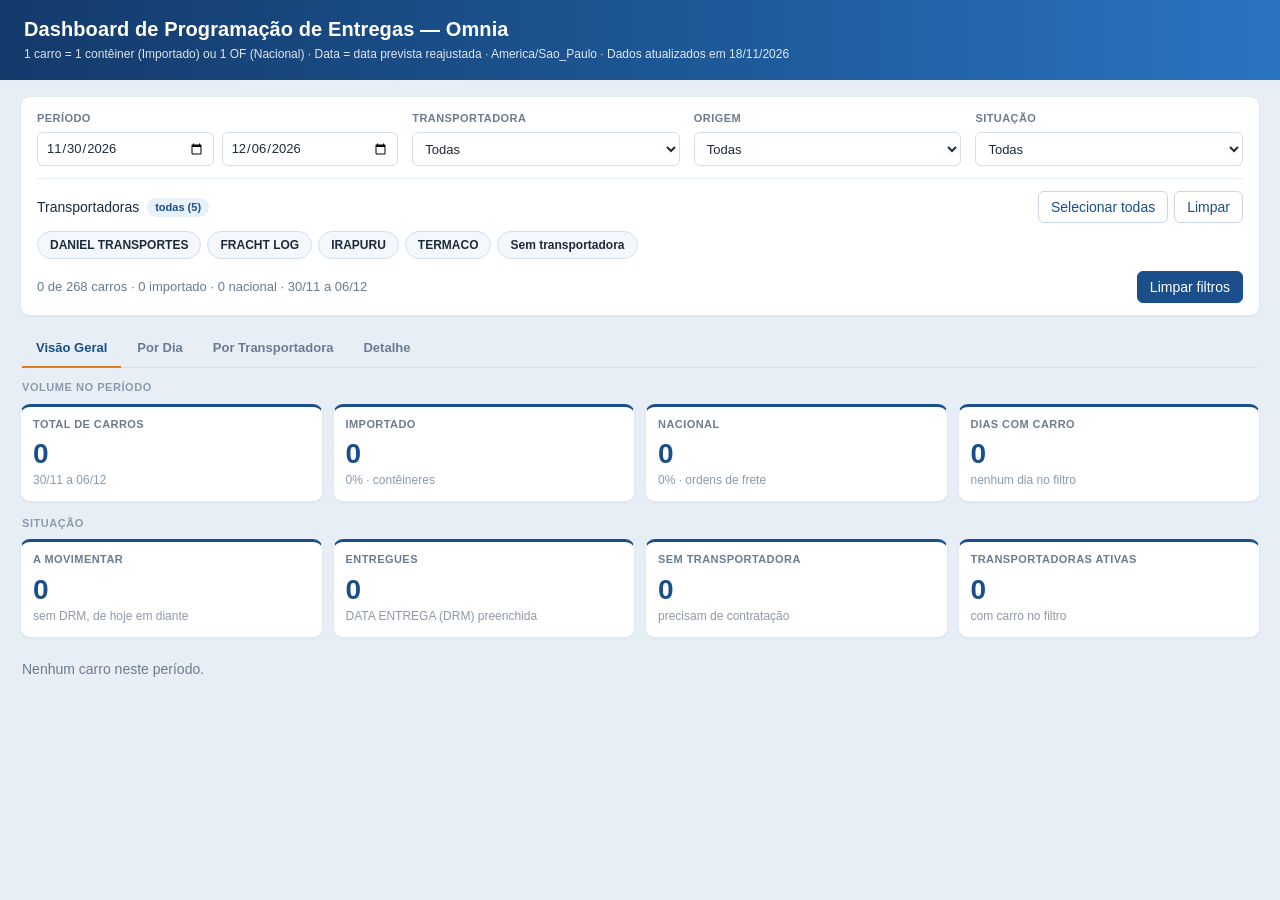
==== index.html @ 14eb0de9 "Atualiza a programação de 18/11" ====
<!DOCTYPE html>
<html lang="pt-BR">
<head>
  <meta charset="utf-8">
  <meta name="viewport" content="width=device-width, initial-scale=1">
  <title>Dashboard de Programação de Entregas — Omnia</title>
  <link rel="icon" href="favicon.svg" type="image/svg+xml" media="(prefers-color-scheme: light)">
  <link rel="icon" href="favicon-dark.svg" type="image/svg+xml" media="(prefers-color-scheme: dark)">
  <link rel="icon" href="favicon.png" type="image/png" sizes="24x24">
  <link rel="stylesheet" href="styles.css?v=20261118-c36c31">
</head>
<body>
  <header class="top">
    <h1>Dashboard de Programação de Entregas — Omnia</h1>
    <p>1 carro = 1 contêiner (Importado) ou 1 OF (Nacional) · Data = data prevista reajustada · America/Sao_Paulo · Dados atualizados em 18/11/2026</p>
  </header>
  <div class="wrap">
    <section class="card filters">
      <div class="fgrid">
        <div>
          <label class="fld" for="ini">Período</label>
          <div class="dates">
            <input id="ini" type="date" min="2026-08-01" max="2027-12-31" aria-label="Data inicial">
            <input id="fim" type="date" min="2026-08-01" max="2027-12-31" aria-label="Data final">
          </div>
        </div>
        <div>
          <label class="fld" for="transp">Transportadora</label>
          <select id="transp"></select>
        </div>
        <div>
          <label class="fld" for="origem">Origem</label>
          <select id="origem">
            <option value="todas">Todas</option>
            <option value="I">Importado</option>
            <option value="N">Nacional</option>
          </select>
        </div>
        <div>
          <label class="fld" for="situacao">Situação</label>
          <select id="situacao">
            <option value="todas">Todas</option>
            <option value="movimentar">A movimentar</option>
            <option value="entregue">Entregue</option>
            <option value="semBaixa">Sem baixa DRM</option>
          </select>
        </div>
      </div>
      <hr class="rule">
      <div class="chiphead">
        <div class="left">
          <span class="fld" style="margin:0">Transportadoras</span>
          <span class="badge" id="chip-badge"></span>
        </div>
        <div class="btns">
          <button type="button" class="ghost" id="sel-all">Selecionar todas</button>
          <button type="button" class="ghost" id="clear-chips">Limpar</button>
        </div>
      </div>
      <div class="chips" id="chips"></div>
      <div class="countrow">
        <div class="count" id="count"></div>
        <button type="button" class="primary" id="reset">Limpar filtros</button>
      </div>
    </section>
    <nav class="tabs" role="tablist">
      <button type="button" class="tab on" data-tab="geral" role="tab">Visão Geral</button>
      <button type="button" class="tab" data-tab="dia" role="tab">Por Dia</button>
      <button type="button" class="tab" data-tab="transp" role="tab">Por Transportadora</button>
      <button type="button" class="tab" data-tab="detalhe" role="tab">Detalhe</button>
    </nav>
    <main id="view"></main>
  </div>
  <script src="data.js?v=20261118-c36c31"></script>
  <script src="logic.js?v=20261118-c36c31"></script>
  <script src="app.js?v=20261118-c36c31"></script>
</body>
</html>
---- styles.css ----
:root {
  --blue: #1a4f8b;
  --blue-deep: #143a6b;
  --blue-mid: #1e5a9a;
  --ink: #1c2b3a;
  --muted: #6b7c90;
  --hint: #8b9aab;
  --line: #e3eaf2;
  --bg: #e7eef6;
  --card: #ffffff;
  --orange: #e07b1a;
  --orange-soft: #fff6ea;
  --chip: #f4f7fb;
  --shadow: 0 1px 2px rgba(20, 48, 90, 0.06);
  --radius: 10px;
  font-family: "Segoe UI", Inter, Roboto, Helvetica, Arial, sans-serif;
}

* { box-sizing: border-box; }

body {
  margin: 0;
  background: var(--bg);
  color: var(--ink);
  font-size: 14px;
  line-height: 1.4;
}

svg text { font-family: "Segoe UI", Inter, Roboto, Helvetica, Arial, sans-serif; }

.top {
  background: linear-gradient(90deg, #143a6b 0%, #1e5a9a 58%, #2b74c2 100%);
  color: #fff;
  padding: 16px 24px 18px;
}

.top h1 {
  margin: 0;
  font-size: 20px;
  line-height: 26px;
  font-weight: 700;
  letter-spacing: 0.1px;
}

.top p {
  margin: 4px 0 0;
  font-size: 12px;
  line-height: 16px;
  color: rgba(255, 255, 255, 0.86);
}

.wrap { padding: 16px 20px 40px; }

.card {
  background: var(--card);
  border: 1px solid var(--line);
  border-radius: var(--radius);
  box-shadow: var(--shadow);
}

.filters { padding: 14px 16px 12px; }

.fgrid {
  display: grid;
  grid-template-columns: minmax(240px, 1.35fr) repeat(3, minmax(150px, 1fr));
  gap: 14px;
}

label.fld {
  display: block;
  font-size: 11px;
  font-weight: 700;
  letter-spacing: 0.04em;
  text-transform: uppercase;
  color: var(--muted);
  margin-bottom: 6px;
}

.dates { display: flex; gap: 8px; }
.dates input, select {
  height: 34px;
  border: 1px solid #d5deea;
  border-radius: 6px;
  background: #fff;
  color: var(--ink);
  font: inherit;
  font-size: 13px;
  padding: 0 8px;
}
.dates input { flex: 1; min-width: 0; }
select { width: 100%; }

.rule { border: 0; border-top: 1px solid var(--line); margin: 12px 0; }

.chiphead, .countrow {
  display: flex;
  align-items: center;
  justify-content: space-between;
  gap: 10px;
  flex-wrap: wrap;
}

.chiphead .left { display: flex; align-items: center; gap: 8px; }

.badge {
  display: inline-block;
  background: #e8f0fa;
  color: var(--blue);
  border-radius: 999px;
  font-size: 11px;
  font-weight: 700;
  padding: 2px 8px;
  letter-spacing: 0;
  text-transform: none;
}

.btns { display: flex; gap: 6px; }

button {
  font: inherit;
  cursor: pointer;
  border-radius: 6px;
  height: 32px;
  padding: 0 12px;
}

button.ghost {
  background: #fff;
  color: var(--blue);
  border: 1px solid #c9d7e8;
}

button.ghost:hover { background: #f4f8fc; }

button.primary {
  background: var(--blue);
  color: #fff;
  border: 1px solid var(--blue);
}

button.primary:hover { background: var(--blue-mid); }

.chips { display: flex; flex-wrap: wrap; gap: 6px; margin-top: 8px; }

.chip {
  border: 1px solid #d5deea;
  background: var(--chip);
  color: var(--ink);
  border-radius: 999px;
  height: 28px;
  padding: 0 12px;
  font-size: 12px;
  font-weight: 600;
}

.chip.on {
  background: var(--blue);
  border-color: var(--blue);
  color: #fff;
}

.countrow { margin-top: 12px; }
.count { color: var(--muted); font-size: 13px; }

.tabs {
  display: flex;
  gap: 2px;
  margin: 14px 2px 12px;
  border-bottom: 1px solid #d5deea;
}

.tab {
  background: transparent;
  border: 0;
  border-bottom: 2px solid transparent;
  border-radius: 0;
  height: 38px;
  padding: 0 14px;
  margin-bottom: -1px;
  color: var(--muted);
  font-weight: 600;
  font-size: 13px;
}

.tab.on {
  color: var(--blue);
  border-bottom-color: var(--orange);
}

.section {
  font-size: 11px;
  font-weight: 700;
  letter-spacing: 0.05em;
  text-transform: uppercase;
  color: var(--hint);
  margin: 2px 2px 8px;
}

.kpis {
  display: grid;
  grid-template-columns: repeat(4, minmax(0, 1fr));
  gap: 10px;
  margin-bottom: 14px;
}

.kpi {
  background: #fff;
  border: 1px solid var(--line);
  border-top: 3px solid var(--blue);
  border-radius: var(--radius);
  box-shadow: var(--shadow);
  padding: 10px 12px 12px;
  min-width: 0;
}

.kpi.alert { border-top-color: var(--orange); }

.kpi .k {
  font-size: 11px;
  font-weight: 700;
  letter-spacing: 0.04em;
  text-transform: uppercase;
  color: var(--muted);
}

.kpi .v {
  margin-top: 6px;
  font-size: 28px;
  line-height: 32px;
  font-weight: 700;
  color: var(--blue);
}

.kpi.alert .v { color: #c45a12; }

.kpi .h { margin-top: 2px; font-size: 12px; color: var(--hint); }

.formula {
  background: #fff;
  border: 1px solid var(--line);
  border-left: 3px solid var(--blue);
  border-radius: 8px;
  padding: 10px 12px;
  font-weight: 700;
  margin: -4px 0 14px;
}

.charts {
  display: grid;
  grid-template-columns: minmax(0, 1.7fr) minmax(280px, 1fr);
  gap: 12px;
  margin-bottom: 12px;
}

.panel { padding: 14px 14px 10px; min-width: 0; }
.panel h2 {
  margin: 0;
  font-size: 15px;
  color: var(--blue);
  font-weight: 700;
}
.panel .cap { margin: 2px 0 10px; font-size: 11px; color: var(--hint); }

.legend { display: flex; flex-wrap: wrap; gap: 8px 14px; margin-top: 8px; }
.legend span { display: inline-flex; align-items: center; gap: 6px; font-size: 12px; color: var(--ink); }
.sw { width: 10px; height: 10px; border-radius: 2px; display: inline-block; }

.donut-wrap { display: flex; gap: 12px; align-items: center; flex-wrap: wrap; }
.donut-legend { display: flex; flex-direction: column; gap: 6px; font-size: 12px; }
.donut-legend div { display: flex; justify-content: space-between; gap: 12px; }
.donut-legend b { font-weight: 700; }

.scroll { overflow: auto; }
table { width: 100%; border-collapse: collapse; font-size: 12.5px; }
th, td { padding: 7px 8px; text-align: center; vertical-align: middle; border-bottom: 1px solid var(--line); white-space: nowrap; }
th {
  position: sticky;
  top: 0;
  background: #f5f8fb;
  color: var(--muted);
  font-size: 11px;
  letter-spacing: 0.03em;
  text-transform: uppercase;
}
td.num, th.num { text-align: center; font-variant-numeric: tabular-nums; }
td.prog, td.mat { white-space: normal; min-width: 180px; max-width: 320px; text-align: center; }
td.daycell { vertical-align: middle; font-weight: 700; }
tr.pair-start td, tr.pair-mid td { border-bottom-style: dashed; }
tr.pair-end td { border-bottom-color: #c5d0dc; }
tr.warn td { background: var(--orange-soft); }
tr.subtotal td { background: #e7eef8; font-weight: 700; border-bottom-color: #c5d0dc; }
tr.total td { background: #f3f6fb; font-weight: 700; }
tr.total.warn td { background: #fff1df; }

.days {
  display: grid;
  grid-template-columns: repeat(auto-fill, minmax(210px, 1fr));
  gap: 10px;
}

.day {
  background: #fff;
  border: 1px solid var(--line);
  border-top: 3px solid var(--blue);
  border-radius: var(--radius);
  box-shadow: var(--shadow);
  padding: 10px 12px 12px;
}
.day.alert { border-top-color: var(--orange); }
.day .dh {
  display: flex;
  justify-content: space-between;
  font-size: 11px;
  font-weight: 700;
  letter-spacing: 0.04em;
  text-transform: uppercase;
  color: var(--muted);
}
.day .hoje { color: var(--orange); letter-spacing: 0; text-transform: none; }
.day .big { font-size: 26px; line-height: 30px; font-weight: 700; color: var(--blue); margin: 4px 0 6px; }
.day p { margin: 0; font-size: 12.5px; line-height: 18px; }
.day p.miss { color: #c45a12; }

.split { display: grid; grid-template-columns: minmax(0, 1fr) minmax(0, 1fr); gap: 12px; }

.hbar { display: grid; grid-template-columns: 148px 1fr 36px; gap: 8px; align-items: center; margin: 6px 0; }
.hbar .name { font-size: 12px; font-weight: 600; }
.track { display: flex; height: 16px; background: #f2f5f8; border-radius: 4px; overflow: hidden; }
.seg { height: 100%; }
.seg.imp { background: #1a4f8b; }
.seg.nac { background: #8fb0d6; }
.hbar .n { text-align: right; font-weight: 700; font-size: 13px; color: var(--blue); }

.empty { color: var(--muted); padding: 8px 2px; }

button:focus-visible, .chip:focus-visible, select:focus-visible, input:focus-visible {
  outline: 2px solid var(--blue);
  outline-offset: 1px;
}

@media (max-width: 980px) {
  .fgrid, .kpis, .charts, .split { grid-template-columns: 1fr 1fr; }
  .fgrid { grid-template-columns: 1fr 1fr; }
}

@media (max-width: 680px) {
  .fgrid, .kpis, .charts, .split { grid-template-columns: 1fr; }
  .top h1 { font-size: 17px; }
  .hbar { grid-template-columns: 1fr; }
}
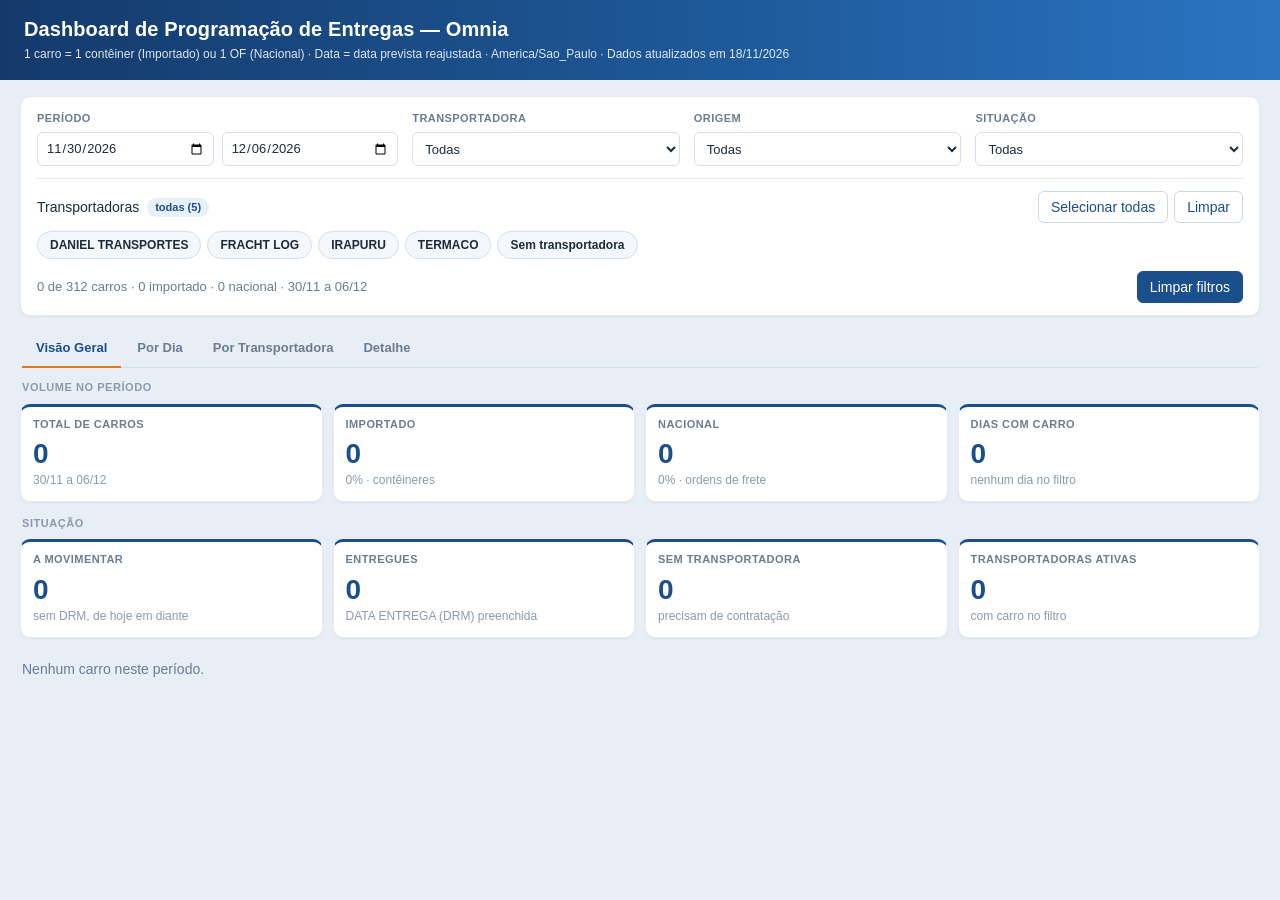
==== commit 115a85a9: "Atualiza a programação até 28/11" ====
--- a/index.html
+++ b/index.html
@@ -7,7 +7,7 @@
   <link rel="icon" href="favicon.svg" type="image/svg+xml" media="(prefers-color-scheme: light)">
   <link rel="icon" href="favicon-dark.svg" type="image/svg+xml" media="(prefers-color-scheme: dark)">
   <link rel="icon" href="favicon.png" type="image/png" sizes="24x24">
-  <link rel="stylesheet" href="styles.css?v=20261118-c36c31">
+  <link rel="stylesheet" href="styles.css?v=20261118-b17008">
 </head>
 <body>
   <header class="top">
@@ -71,8 +71,8 @@
     </nav>
     <main id="view"></main>
   </div>
-  <script src="data.js?v=20261118-c36c31"></script>
-  <script src="logic.js?v=20261118-c36c31"></script>
-  <script src="app.js?v=20261118-c36c31"></script>
+  <script src="data.js?v=20261118-b17008"></script>
+  <script src="logic.js?v=20261118-b17008"></script>
+  <script src="app.js?v=20261118-b17008"></script>
 </body>
 </html>
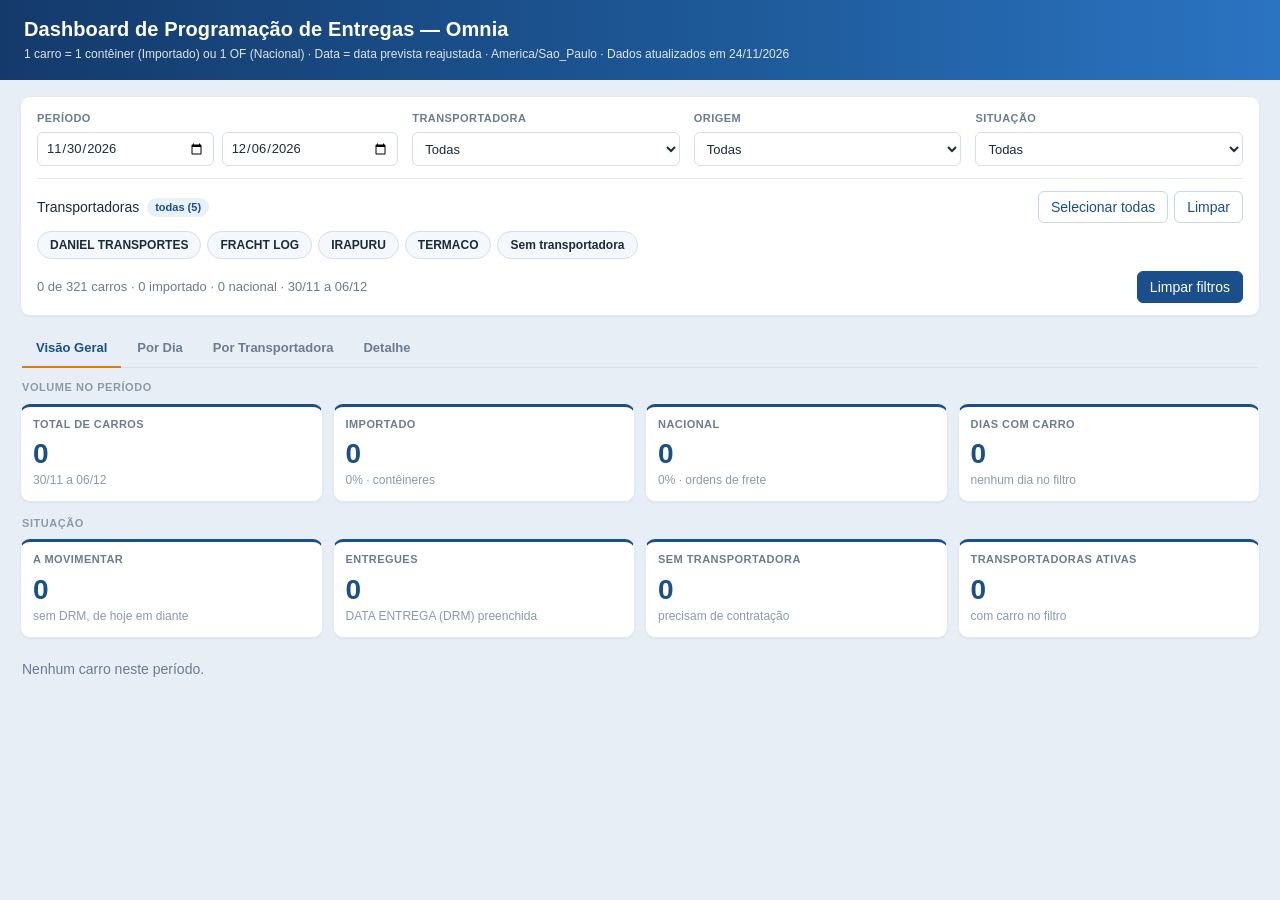
==== commit 7a98f2b8: "Atualiza a programação de 24/11" ====
--- a/index.html
+++ b/index.html
@@ -7,12 +7,12 @@
   <link rel="icon" href="favicon.svg" type="image/svg+xml" media="(prefers-color-scheme: light)">
   <link rel="icon" href="favicon-dark.svg" type="image/svg+xml" media="(prefers-color-scheme: dark)">
   <link rel="icon" href="favicon.png" type="image/png" sizes="24x24">
-  <link rel="stylesheet" href="styles.css?v=20261118-b17008">
+  <link rel="stylesheet" href="styles.css?v=20261124-520393">
 </head>
 <body>
   <header class="top">
     <h1>Dashboard de Programação de Entregas — Omnia</h1>
-    <p>1 carro = 1 contêiner (Importado) ou 1 OF (Nacional) · Data = data prevista reajustada · America/Sao_Paulo · Dados atualizados em 18/11/2026</p>
+    <p>1 carro = 1 contêiner (Importado) ou 1 OF (Nacional) · Data = data prevista reajustada · America/Sao_Paulo · Dados atualizados em 24/11/2026</p>
   </header>
   <div class="wrap">
     <section class="card filters">
@@ -71,8 +71,8 @@
     </nav>
     <main id="view"></main>
   </div>
-  <script src="data.js?v=20261118-b17008"></script>
-  <script src="logic.js?v=20261118-b17008"></script>
-  <script src="app.js?v=20261118-b17008"></script>
+  <script src="data.js?v=20261124-520393"></script>
+  <script src="logic.js?v=20261124-520393"></script>
+  <script src="app.js?v=20261124-520393"></script>
 </body>
 </html>
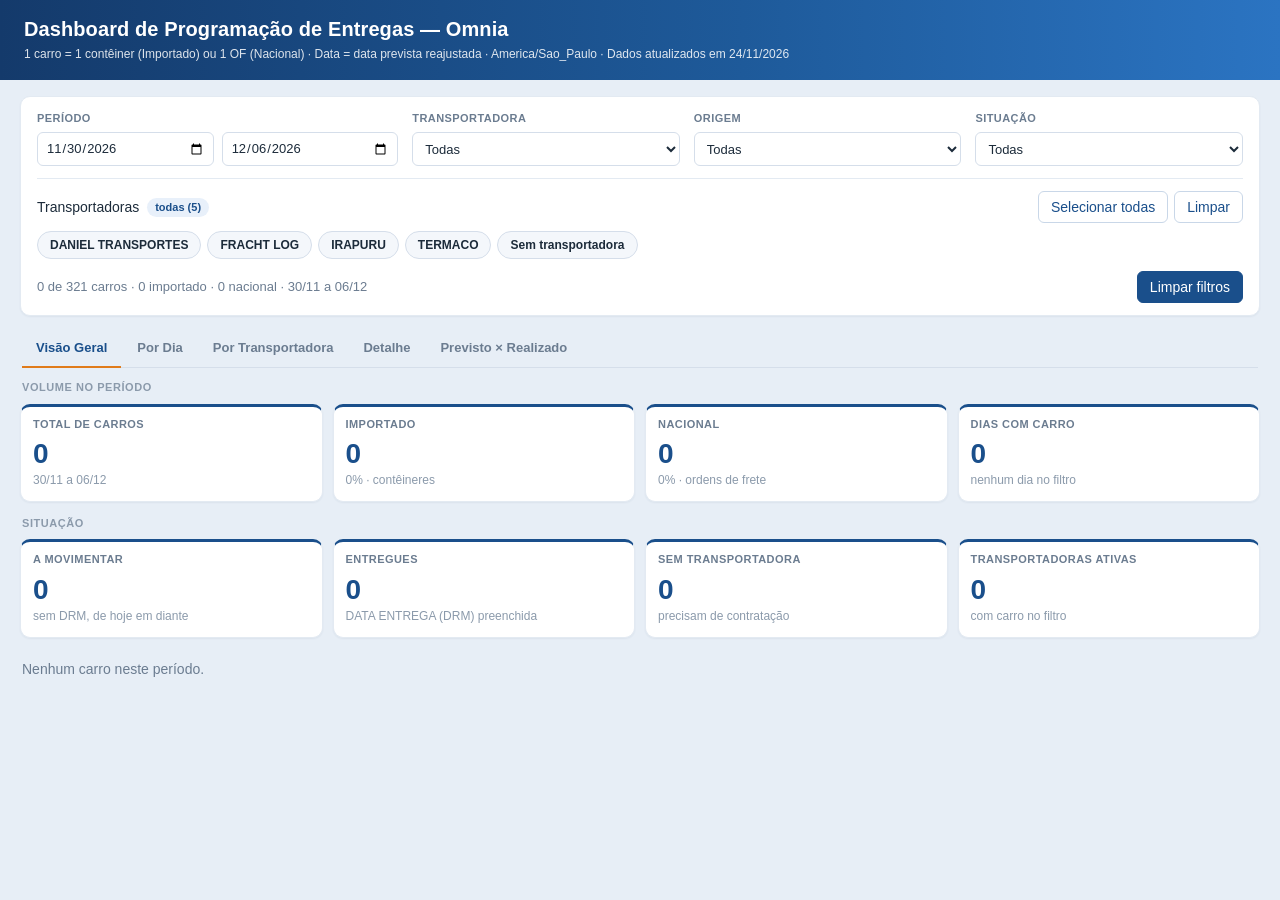
==== commit 7d169ca4: "Adiciona a aba Previsto × Realizado" ====
--- a/index.html
+++ b/index.html
@@ -7,7 +7,7 @@
   <link rel="icon" href="favicon.svg" type="image/svg+xml" media="(prefers-color-scheme: light)">
   <link rel="icon" href="favicon-dark.svg" type="image/svg+xml" media="(prefers-color-scheme: dark)">
   <link rel="icon" href="favicon.png" type="image/png" sizes="24x24">
-  <link rel="stylesheet" href="styles.css?v=20261124-520393">
+  <link rel="stylesheet" href="styles.css?v=20261124-3b125d">
 </head>
 <body>
   <header class="top">
@@ -68,11 +68,12 @@
       <button type="button" class="tab" data-tab="dia" role="tab">Por Dia</button>
       <button type="button" class="tab" data-tab="transp" role="tab">Por Transportadora</button>
       <button type="button" class="tab" data-tab="detalhe" role="tab">Detalhe</button>
+      <button type="button" class="tab" data-tab="prev" role="tab">Previsto × Realizado</button>
     </nav>
     <main id="view"></main>
   </div>
-  <script src="data.js?v=20261124-520393"></script>
-  <script src="logic.js?v=20261124-520393"></script>
-  <script src="app.js?v=20261124-520393"></script>
+  <script src="data.js?v=20261124-3b125d"></script>
+  <script src="logic.js?v=20261124-3b125d"></script>
+  <script src="app.js?v=20261124-3b125d"></script>
 </body>
 </html>
--- a/styles.css
+++ b/styles.css
@@ -331,6 +331,13 @@
 .seg.nac { background: #8fb0d6; }
 .hbar .n { text-align: right; font-weight: 700; font-size: 13px; color: var(--blue); }
 
+.basebar { display: flex; gap: 16px; align-items: flex-end; flex-wrap: wrap; margin-bottom: 14px; }
+.basebar > div { min-width: 260px; }
+.basebar label.fld { margin-bottom: 6px; }
+.basebar .rule-text { flex: 1; min-width: 260px; margin: 0; font-size: 12px; color: var(--muted); line-height: 17px; }
+.basebar .rule-text b { color: var(--blue); }
+select:disabled { background: #f2f5f8; color: var(--hint); }
+
 .empty { color: var(--muted); padding: 8px 2px; }
 
 button:focus-visible, .chip:focus-visible, select:focus-visible, input:focus-visible {
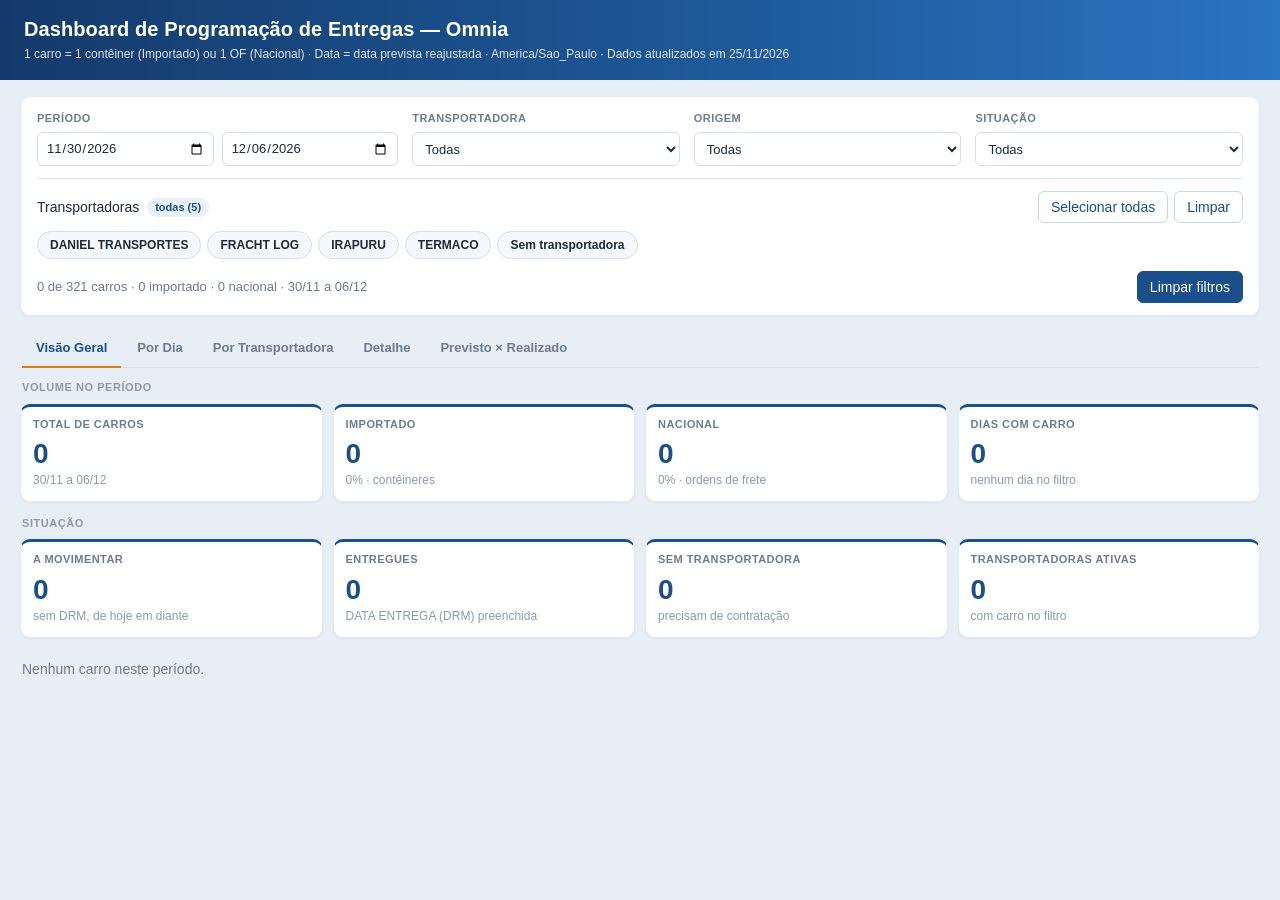
==== commit 04b032bc: "Atualiza a programação de 25/11" ====
--- a/index.html
+++ b/index.html
@@ -7,12 +7,12 @@
   <link rel="icon" href="favicon.svg" type="image/svg+xml" media="(prefers-color-scheme: light)">
   <link rel="icon" href="favicon-dark.svg" type="image/svg+xml" media="(prefers-color-scheme: dark)">
   <link rel="icon" href="favicon.png" type="image/png" sizes="24x24">
-  <link rel="stylesheet" href="styles.css?v=20261124-3b125d">
+  <link rel="stylesheet" href="styles.css?v=20261125-27993d">
 </head>
 <body>
   <header class="top">
     <h1>Dashboard de Programação de Entregas — Omnia</h1>
-    <p>1 carro = 1 contêiner (Importado) ou 1 OF (Nacional) · Data = data prevista reajustada · America/Sao_Paulo · Dados atualizados em 24/11/2026</p>
+    <p>1 carro = 1 contêiner (Importado) ou 1 OF (Nacional) · Data = data prevista reajustada · America/Sao_Paulo · Dados atualizados em 25/11/2026</p>
   </header>
   <div class="wrap">
     <section class="card filters">
@@ -72,8 +72,8 @@
     </nav>
     <main id="view"></main>
   </div>
-  <script src="data.js?v=20261124-3b125d"></script>
-  <script src="logic.js?v=20261124-3b125d"></script>
-  <script src="app.js?v=20261124-3b125d"></script>
+  <script src="data.js?v=20261125-27993d"></script>
+  <script src="logic.js?v=20261125-27993d"></script>
+  <script src="app.js?v=20261125-27993d"></script>
 </body>
 </html>
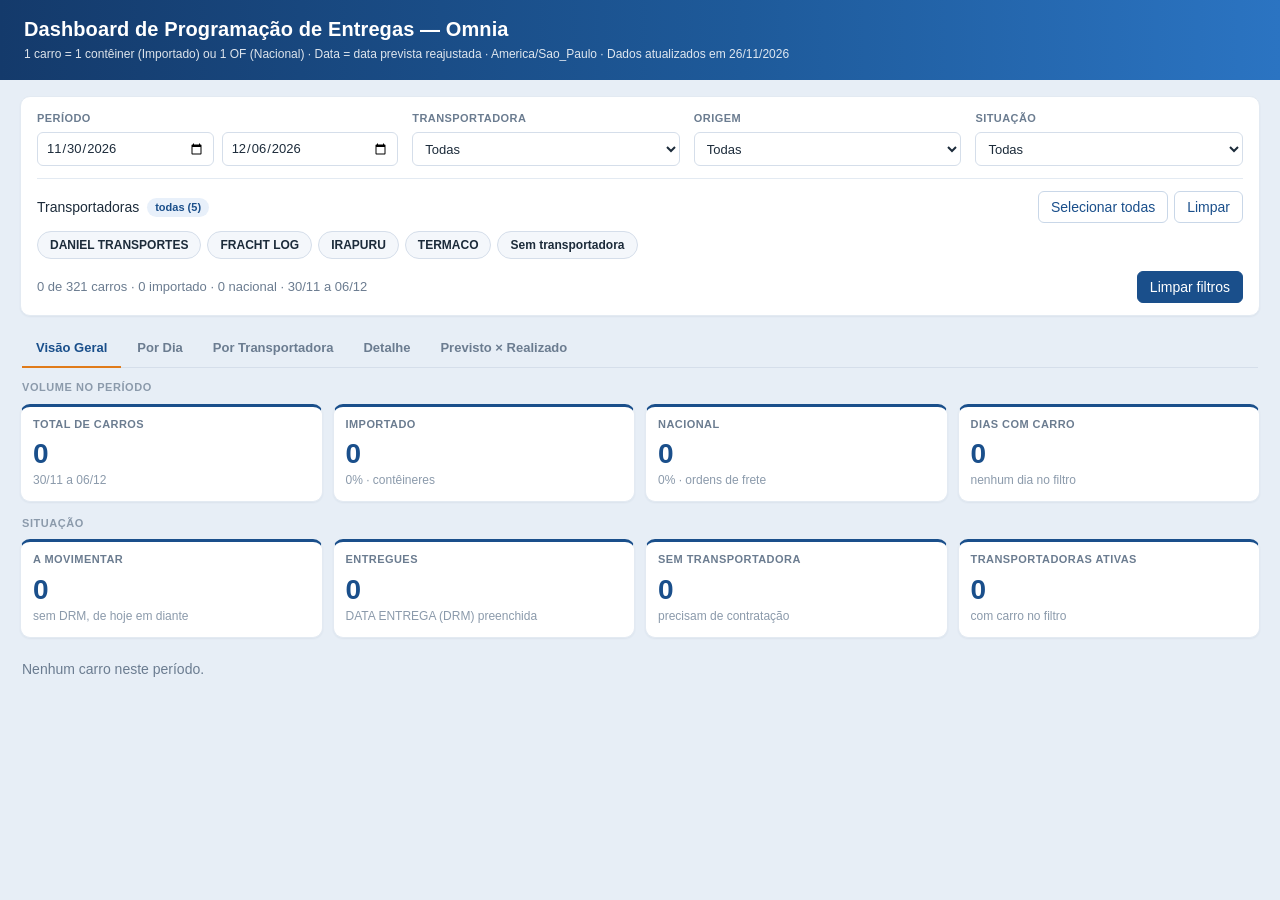
==== commit 66cdf235: "Atualiza a programação de 26/11" ====
--- a/index.html
+++ b/index.html
@@ -7,12 +7,12 @@
   <link rel="icon" href="favicon.svg" type="image/svg+xml" media="(prefers-color-scheme: light)">
   <link rel="icon" href="favicon-dark.svg" type="image/svg+xml" media="(prefers-color-scheme: dark)">
   <link rel="icon" href="favicon.png" type="image/png" sizes="24x24">
-  <link rel="stylesheet" href="styles.css?v=20261125-27993d">
+  <link rel="stylesheet" href="styles.css?v=20261126-b1525d">
 </head>
 <body>
   <header class="top">
     <h1>Dashboard de Programação de Entregas — Omnia</h1>
-    <p>1 carro = 1 contêiner (Importado) ou 1 OF (Nacional) · Data = data prevista reajustada · America/Sao_Paulo · Dados atualizados em 25/11/2026</p>
+    <p>1 carro = 1 contêiner (Importado) ou 1 OF (Nacional) · Data = data prevista reajustada · America/Sao_Paulo · Dados atualizados em 26/11/2026</p>
   </header>
   <div class="wrap">
     <section class="card filters">
@@ -72,8 +72,8 @@
     </nav>
     <main id="view"></main>
   </div>
-  <script src="data.js?v=20261125-27993d"></script>
-  <script src="logic.js?v=20261125-27993d"></script>
-  <script src="app.js?v=20261125-27993d"></script>
+  <script src="data.js?v=20261126-b1525d"></script>
+  <script src="logic.js?v=20261126-b1525d"></script>
+  <script src="app.js?v=20261126-b1525d"></script>
 </body>
 </html>
